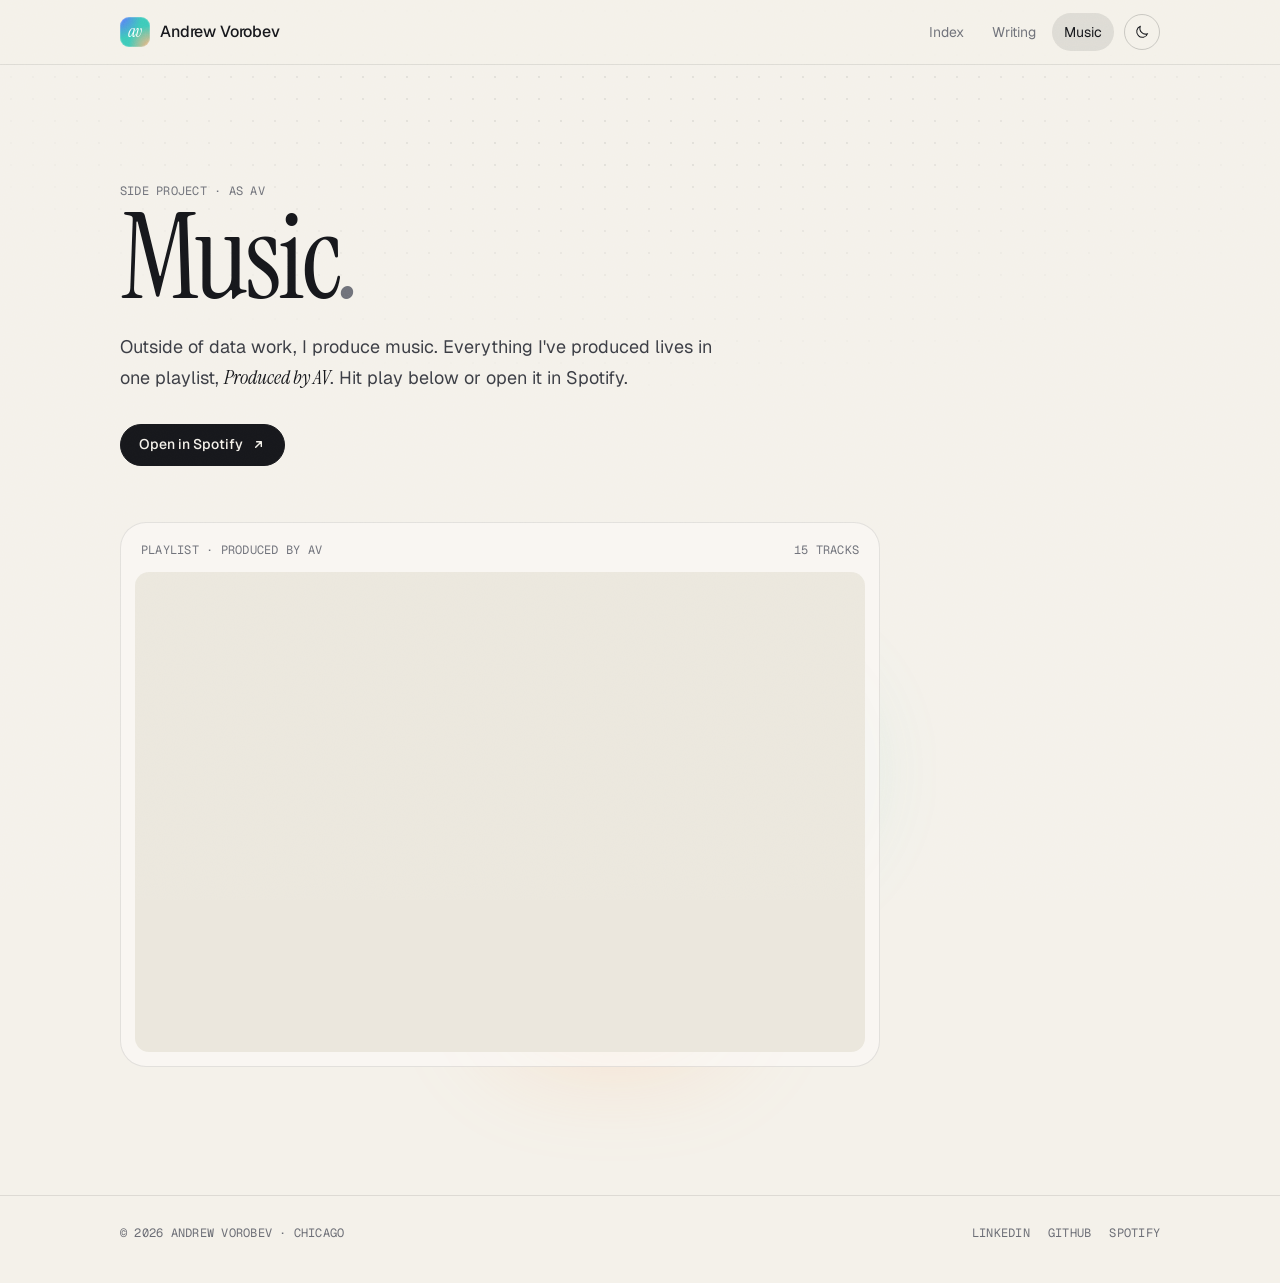
==== music/index.html @ 7825c946 "Add Music page with Spotify playlist, nav link, and cache-busted assets Co-Authored-By: Claude Opus " ====
<!doctype html>
<html lang="en">
  <head>
    <meta charset="utf-8" />
    <meta name="viewport" content="width=device-width, initial-scale=1" />
    <title>Music | Andrew Vorobev</title>
    <meta name="description" content="Songs produced by Andrew Vorobev, as AV." />
    <meta property="og:title" content="Produced by AV" />
    <meta property="og:description" content="Songs produced by Andrew Vorobev, as AV." />
    <meta property="og:url" content="https://avorobev.com/music/" />
    <link rel="canonical" href="https://avorobev.com/music/" />
    <link rel="icon" href="/favicon.svg" type="image/svg+xml" />
    <meta name="theme-color" content="#f4f1ea" media="(prefers-color-scheme: light)" />
    <meta name="theme-color" content="#0b0c0f" media="(prefers-color-scheme: dark)" />
    <script>
      document.documentElement.classList.add("js");
      try {
        var t = localStorage.getItem("theme");
        if (t === "light" || t === "dark") document.documentElement.setAttribute("data-theme", t);
      } catch (e) {}
    </script>
    <link rel="preconnect" href="https://fonts.googleapis.com" />
    <link rel="preconnect" href="https://fonts.gstatic.com" crossorigin />
    <link
      rel="stylesheet"
      href="https://fonts.googleapis.com/css2?family=Geist:wght@300..700&family=Geist+Mono:wght@400;500&family=Instrument+Serif:ital@0;1&display=swap"
    />
    <link rel="stylesheet" href="/assets/css/site.css?v=202610201637" />
  </head>
  <body>
    <a class="skip" href="#main">Skip to content</a>

    <header class="site-header">
      <div class="wrap">
        <a class="brand" href="/" aria-label="Andrew Vorobev, home">
          <span class="brand-mark" aria-hidden="true">av</span>
          <span class="brand-name">Andrew Vorobev</span>
        </a>
        <nav class="nav" aria-label="Primary">
          <a href="/">Index</a>
          <a href="/writing/">Writing</a>
          <a href="/music/" aria-current="page">Music</a>
          <button class="theme-toggle" type="button" aria-label="Toggle color theme">
            <svg class="moon" viewBox="0 0 24 24" fill="none" stroke="currentColor" stroke-width="1.6" stroke-linecap="round" stroke-linejoin="round"><path d="M20.5 14.5A8.5 8.5 0 0 1 9.5 3.5a8.5 8.5 0 1 0 11 11Z" /></svg>
            <svg class="sun" viewBox="0 0 24 24" fill="none" stroke="currentColor" stroke-width="1.6" stroke-linecap="round"><circle cx="12" cy="12" r="4" /><path d="M12 2v2M12 20v2M4.9 4.9l1.4 1.4M17.7 17.7l1.4 1.4M2 12h2M20 12h2M4.9 19.1l1.4-1.4M17.7 6.3l1.4-1.4" /></svg>
          </button>
        </nav>
      </div>
    </header>

    <main id="main" class="wrap">
      <section class="page-head reveal">
        <span class="mono">Side project · as AV</span>
        <h1>Music<em>.</em></h1>
        <p>
          Outside of data work, I produce music. Everything I've produced lives in one playlist,
          <em>Produced by AV</em>. Hit play below or open it in Spotify.
        </p>
        <div class="links">
          <a class="btn btn-primary" href="https://open.spotify.com/playlist/3fFQsMJOLqlDgXYkNLs4aQ" target="_blank" rel="noopener">
            Open in Spotify
            <svg viewBox="0 0 16 16" fill="none" stroke="currentColor" stroke-width="1.5" stroke-linecap="round" stroke-linejoin="round" aria-hidden="true"><path d="M5 11 11 5M6 5h5v5" /></svg>
          </a>
        </div>
      </section>

      <section class="player reveal" aria-label="Produced by AV on Spotify">
        <div class="orb" aria-hidden="true"></div>
        <div class="player-head">
          <span class="mono">Playlist · Produced by AV</span>
          <span class="mono">15 tracks</span>
        </div>
        <iframe
          class="player-embed"
          title="Spotify playlist: Produced by AV"
          src="https://open.spotify.com/embed/playlist/3fFQsMJOLqlDgXYkNLs4aQ?utm_source=generator"
          width="100%"
          height="480"
          frameborder="0"
          allow="autoplay; clipboard-write; encrypted-media; fullscreen; picture-in-picture"
          loading="lazy"
        ></iframe>
      </section>
    </main>

    <footer class="site-footer">
      <div class="wrap mono">
        <span>© <span data-year>2026</span> Andrew Vorobev · Chicago</span>
        <nav aria-label="Footer">
          <a href="https://www.linkedin.com/in/andrew-vorobev/" target="_blank" rel="noopener">LinkedIn</a>
          <a href="https://github.com/avorobevv" target="_blank" rel="noopener">GitHub</a>
          <a href="https://open.spotify.com/playlist/3fFQsMJOLqlDgXYkNLs4aQ" target="_blank" rel="noopener">Spotify</a>
        </nav>
      </div>
    </footer>

    <script src="/assets/js/main.js?v=202610201637"></script>
  </body>
</html>
---- assets/css/site.css ----
/* ==========================================================================
   avorobev.com: design tokens
   ========================================================================== */

:root {
  --bg: #f4f1ea;
  --bg-2: #ebe7dd;
  --surface: #fbf9f5;
  --ink: #16171b;
  --ink-2: #3a3c43;
  --muted: #6d6f77;
  --line: rgba(22, 23, 27, 0.1);
  --line-strong: rgba(22, 23, 27, 0.2);
  --accent: #2b44e0;
  --accent-2: #0e9384;
  --accent-3: #e07a3c;
  --orb-a: #5b74ff;
  --orb-b: #3cc9b8;
  --orb-c: #ffb37a;
  --dot: rgba(22, 23, 27, 0.08);
  --header-bg: rgba(244, 241, 234, 0.78);
  --grain-opacity: 0.35;

  --serif: "Instrument Serif", "Iowan Old Style", Georgia, serif;
  --sans: "Geist", ui-sans-serif, system-ui, -apple-system, "Segoe UI", sans-serif;
  --mono: "Geist Mono", ui-monospace, "SF Mono", Menlo, monospace;

  --max: 1120px;
  --gutter: clamp(16px, 4vw, 40px);
  --radius: 18px;
  --ease: cubic-bezier(0.2, 0.7, 0.1, 1);

  color-scheme: light;
}

@media (prefers-color-scheme: dark) {
  :root:not([data-theme="light"]) {
    --bg: #0b0c0f;
    --bg-2: #111217;
    --surface: #14151b;
    --ink: #edebe5;
    --ink-2: #c6c4be;
    --muted: #8a8c94;
    --line: rgba(237, 235, 229, 0.09);
    --line-strong: rgba(237, 235, 229, 0.18);
    --accent: #8c9bff;
    --accent-2: #4fd6c4;
    --accent-3: #ffa66b;
    --orb-a: #3a4fe0;
    --orb-b: #12998b;
    --orb-c: #c9652f;
    --dot: rgba(237, 235, 229, 0.06);
    --header-bg: rgba(11, 12, 15, 0.72);
    --grain-opacity: 0.18;
    color-scheme: dark;
  }
}

:root[data-theme="dark"] {
  --bg: #0b0c0f;
  --bg-2: #111217;
  --surface: #14151b;
  --ink: #edebe5;
  --ink-2: #c6c4be;
  --muted: #8a8c94;
  --line: rgba(237, 235, 229, 0.09);
  --line-strong: rgba(237, 235, 229, 0.18);
  --accent: #8c9bff;
  --accent-2: #4fd6c4;
  --accent-3: #ffa66b;
  --orb-a: #3a4fe0;
  --orb-b: #12998b;
  --orb-c: #c9652f;
  --dot: rgba(237, 235, 229, 0.06);
  --header-bg: rgba(11, 12, 15, 0.72);
  --grain-opacity: 0.18;
  color-scheme: dark;
}

/* ==========================================================================
   Base
   ========================================================================== */

*,
*::before,
*::after {
  box-sizing: border-box;
}

html {
  -webkit-text-size-adjust: 100%;
  text-size-adjust: 100%;
  scroll-behavior: smooth;
}

body {
  margin: 0;
  min-height: 100vh;
  background-color: var(--bg);
  color: var(--ink);
  font-family: var(--sans);
  font-size: 16px;
  line-height: 1.6;
  -webkit-font-smoothing: antialiased;
  -moz-osx-font-smoothing: grayscale;
  overflow-x: hidden;
  transition: background-color 0.4s var(--ease), color 0.4s var(--ease);
}

/* graph-paper dots, fading out toward the bottom of the viewport */
body::before {
  content: "";
  position: fixed;
  inset: 0;
  z-index: -2;
  background-image: radial-gradient(var(--dot) 1px, transparent 1.2px);
  background-size: 22px 22px;
  -webkit-mask-image: radial-gradient(ellipse 80% 60% at 50% 0%, #000 30%, transparent 75%);
  mask-image: radial-gradient(ellipse 80% 60% at 50% 0%, #000 30%, transparent 75%);
  pointer-events: none;
}

/* film grain */
body::after {
  content: "";
  position: fixed;
  inset: 0;
  z-index: 100;
  pointer-events: none;
  opacity: var(--grain-opacity);
  mix-blend-mode: overlay;
  background-image: url("data:image/svg+xml;utf8,<svg xmlns='http://www.w3.org/2000/svg' width='160' height='160'><filter id='n'><feTurbulence type='fractalNoise' baseFrequency='.9' numOctaves='3' stitchTiles='stitch'/><feColorMatrix values='0 0 0 0 0.5  0 0 0 0 0.5  0 0 0 0 0.5  0 0 0 .55 0'/></filter><rect width='100%' height='100%' filter='url(%23n)'/></svg>");
}

::selection {
  background: var(--accent);
  color: var(--bg);
}

a {
  color: inherit;
  text-decoration: none;
}

img {
  display: block;
  max-width: 100%;
}

:focus-visible {
  outline: 2px solid var(--accent);
  outline-offset: 3px;
  border-radius: 4px;
}

.wrap {
  width: 100%;
  max-width: var(--max);
  margin: 0 auto;
  padding: 0 var(--gutter);
}

.mono {
  font-family: var(--mono);
  font-size: 12px;
  letter-spacing: 0.02em;
  text-transform: uppercase;
  color: var(--muted);
}

.skip {
  position: absolute;
  left: -999px;
  top: 8px;
}
.skip:focus {
  left: 8px;
  z-index: 200;
  background: var(--ink);
  color: var(--bg);
  padding: 8px 12px;
  border-radius: 8px;
}

/* ==========================================================================
   Header
   ========================================================================== */

.site-header {
  position: sticky;
  top: 0;
  z-index: 50;
  background: var(--header-bg);
  -webkit-backdrop-filter: saturate(140%) blur(14px);
  backdrop-filter: saturate(140%) blur(14px);
  border-bottom: 1px solid var(--line);
}

.site-header .wrap {
  display: flex;
  align-items: center;
  justify-content: space-between;
  height: 64px;
  gap: 16px;
}

.brand {
  display: inline-flex;
  align-items: center;
  gap: 10px;
  font-weight: 500;
  letter-spacing: -0.01em;
  white-space: nowrap;
}

.brand-mark {
  display: grid;
  place-items: center;
  width: 30px;
  height: 30px;
  border-radius: 9px;
  font-family: var(--serif);
  font-style: italic;
  font-size: 17px;
  color: #fff;
  background:
    radial-gradient(120% 120% at 0% 0%, var(--orb-a) 0%, transparent 60%),
    radial-gradient(120% 120% at 100% 100%, var(--orb-c) 0%, transparent 60%),
    var(--orb-b);
  box-shadow: inset 0 0 0 1px rgba(255, 255, 255, 0.18);
}

.nav {
  display: flex;
  align-items: center;
  gap: 4px;
}

.nav a {
  position: relative;
  padding: 8px 12px;
  border-radius: 999px;
  font-size: 14px;
  color: var(--muted);
  transition: color 0.2s var(--ease), background-color 0.2s var(--ease);
}

.nav a:hover {
  color: var(--ink);
}

.nav a[aria-current="page"] {
  color: var(--ink);
  background: var(--line);
}

.theme-toggle {
  display: grid;
  place-items: center;
  width: 36px;
  height: 36px;
  margin-left: 6px;
  border: 1px solid var(--line-strong);
  border-radius: 999px;
  background: transparent;
  color: var(--ink);
  cursor: pointer;
  transition: border-color 0.2s var(--ease), transform 0.3s var(--ease);
}

.theme-toggle:hover {
  border-color: var(--ink);
}

.theme-toggle:active {
  transform: scale(0.94);
}

.theme-toggle svg {
  width: 16px;
  height: 16px;
}

.theme-toggle .sun {
  display: none;
}
.theme-toggle .moon {
  display: block;
}
:root[data-theme="dark"] .theme-toggle .sun {
  display: block;
}
:root[data-theme="dark"] .theme-toggle .moon {
  display: none;
}
@media (prefers-color-scheme: dark) {
  :root:not([data-theme="light"]) .theme-toggle .sun {
    display: block;
  }
  :root:not([data-theme="light"]) .theme-toggle .moon {
    display: none;
  }
}

/* ==========================================================================
   Hero
   ========================================================================== */

.hero {
  padding: clamp(48px, 9vw, 112px) 0 clamp(56px, 8vw, 96px);
}

.hero-grid {
  display: grid;
  grid-template-columns: minmax(0, 7fr) minmax(0, 5fr);
  gap: clamp(32px, 6vw, 80px);
  align-items: center;
}

.eyebrow {
  display: inline-flex;
  align-items: center;
  gap: 10px;
  margin-bottom: 28px;
}

.pulse {
  position: relative;
  width: 8px;
  height: 8px;
  border-radius: 50%;
  background: var(--accent-2);
}

.pulse::after {
  content: "";
  position: absolute;
  inset: -4px;
  border-radius: 50%;
  border: 1px solid var(--accent-2);
  animation: pulse 2.4s var(--ease) infinite;
}

@keyframes pulse {
  0% {
    transform: scale(0.6);
    opacity: 0.9;
  }
  100% {
    transform: scale(1.8);
    opacity: 0;
  }
}

.hero h1 {
  margin: 0;
  font-family: var(--serif);
  font-weight: 400;
  font-size: clamp(56px, 9vw, 112px);
  line-height: 0.92;
  letter-spacing: -0.025em;
}

.hero h1 em {
  font-style: italic;
  color: var(--muted);
}

.lede {
  margin: 28px 0 0;
  max-width: 34ch;
  font-family: var(--serif);
  font-size: clamp(24px, 2.6vw, 30px);
  line-height: 1.22;
  letter-spacing: -0.005em;
  color: var(--ink-2);
}

.bio {
  margin: 22px 0 0;
  max-width: 58ch;
  font-size: 16.5px;
  color: var(--ink-2);
}

.bio p {
  margin: 0 0 14px;
}

.links {
  display: flex;
  flex-wrap: wrap;
  gap: 10px;
  margin-top: 30px;
}

.btn {
  display: inline-flex;
  align-items: center;
  gap: 8px;
  height: 42px;
  padding: 0 18px;
  border-radius: 999px;
  border: 1px solid var(--line-strong);
  font-size: 14px;
  font-weight: 500;
  transition: background-color 0.25s var(--ease), color 0.25s var(--ease), border-color 0.25s var(--ease),
    transform 0.25s var(--ease);
}

.btn svg {
  width: 15px;
  height: 15px;
  transition: transform 0.25s var(--ease);
}

.btn:hover {
  border-color: var(--ink);
}

.btn:hover svg {
  transform: translate(2px, -2px);
}

.btn-primary {
  background: var(--ink);
  border-color: var(--ink);
  color: var(--bg);
}

.btn-primary:hover {
  background: var(--accent);
  border-color: var(--accent);
  color: #fff;
}

/* pipeline motif */
.pipeline {
  margin-top: 44px;
  max-width: 560px;
}

.pipeline svg {
  width: 100%;
  height: 28px;
  overflow: visible;
}

.pipeline .track {
  stroke: var(--line-strong);
  stroke-width: 1;
}

.pipeline .flow {
  stroke: url(#flowGradient);
  stroke-width: 1.5;
  stroke-dasharray: 3 7;
  animation: flow 1.6s linear infinite;
}

.pipeline .node {
  fill: var(--bg);
  stroke: var(--ink);
  stroke-width: 1;
}

.pipeline .node.done {
  fill: var(--ink);
}

@keyframes flow {
  to {
    stroke-dashoffset: -20;
  }
}

.pipeline-labels {
  display: grid;
  grid-template-columns: repeat(4, 1fr);
  margin-top: 8px;
}

.pipeline-labels span:nth-child(2) {
  text-align: center;
  transform: translateX(-16%);
}
.pipeline-labels span:nth-child(3) {
  text-align: center;
  transform: translateX(16%);
}
.pipeline-labels span:last-child {
  text-align: right;
}

/* portrait */
.portrait {
  position: relative;
  justify-self: end;
  width: 100%;
  max-width: 400px;
}

.orb {
  position: absolute;
  inset: -14% -12% -10%;
  z-index: -1;
  background:
    radial-gradient(38% 38% at 28% 30%, var(--orb-a), transparent 70%),
    radial-gradient(40% 40% at 74% 38%, var(--orb-b), transparent 70%),
    radial-gradient(46% 42% at 50% 78%, var(--orb-c), transparent 72%);
  filter: blur(42px);
  opacity: 0.55;
  animation: drift 18s ease-in-out infinite alternate;
}

@keyframes drift {
  0% {
    transform: rotate(0deg) scale(1);
  }
  100% {
    transform: rotate(25deg) scale(1.06);
  }
}

.frame {
  position: relative;
  aspect-ratio: 4 / 5;
  border-radius: 24px;
  overflow: hidden;
  background:
    radial-gradient(90% 70% at 15% 10%, var(--orb-a) 0%, transparent 60%),
    radial-gradient(80% 70% at 90% 95%, var(--orb-c) 0%, transparent 60%),
    linear-gradient(160deg, var(--orb-b), var(--orb-a));
  box-shadow:
    0 1px 0 rgba(255, 255, 255, 0.25) inset,
    0 30px 60px -30px rgba(10, 12, 30, 0.45);
}

.frame .monogram {
  position: absolute;
  inset: 0;
  display: grid;
  place-items: center;
  font-family: var(--serif);
  font-style: italic;
  font-size: clamp(120px, 16vw, 180px);
  line-height: 1;
  color: rgba(255, 255, 255, 0.92);
  letter-spacing: -0.04em;
  text-shadow: 0 10px 40px rgba(0, 0, 0, 0.15);
}

.frame img {
  position: absolute;
  inset: 0;
  width: 100%;
  height: 100%;
  object-fit: cover;
  object-position: 50% 12%;
}

.caption {
  display: flex;
  justify-content: space-between;
  margin-top: 14px;
}

/* ==========================================================================
   Sections
   ========================================================================== */

.section {
  padding: clamp(56px, 8vw, 104px) 0;
  border-top: 1px solid var(--line);
}

.section-head {
  display: flex;
  align-items: flex-end;
  justify-content: space-between;
  gap: 24px;
  margin-bottom: clamp(32px, 5vw, 56px);
}

.section-head h2 {
  margin: 0;
  font-family: var(--serif);
  font-weight: 400;
  font-size: clamp(40px, 6vw, 72px);
  line-height: 0.95;
  letter-spacing: -0.02em;
}

.section-head h2 em {
  color: var(--muted);
}

.section-head p {
  margin: 12px 0 0;
  max-width: 48ch;
  color: var(--muted);
}

/* "Currently": three shelves */
.shelves {
  display: grid;
  grid-template-columns: repeat(3, minmax(0, 1fr));
  gap: clamp(20px, 3vw, 32px);
}

.shelf {
  position: relative;
  padding: 22px 22px 8px;
  border: 1px solid var(--line);
  border-radius: var(--radius);
  background: color-mix(in srgb, var(--surface) 72%, transparent);
  transition: border-color 0.3s var(--ease), transform 0.4s var(--ease);
}

.shelf:hover {
  border-color: var(--line-strong);
}

.shelf-head {
  display: flex;
  align-items: center;
  justify-content: space-between;
  padding-bottom: 16px;
  border-bottom: 1px solid var(--line);
}

.shelf-title {
  display: flex;
  align-items: center;
  gap: 10px;
  margin: 0;
  font-size: 15px;
  font-weight: 500;
  letter-spacing: -0.01em;
}

.shelf-title .swatch {
  width: 10px;
  height: 10px;
  border-radius: 3px;
}

.shelf[data-kind="listening"] .swatch {
  background: var(--accent);
}
.shelf[data-kind="watching"] .swatch {
  background: var(--accent-3);
}
.shelf[data-kind="reading"] .swatch {
  background: var(--accent-2);
}

.shelf ol {
  list-style: none;
  margin: 0;
  padding: 0;
}

.item {
  padding: 18px 0;
  border-bottom: 1px solid var(--line);
}

.item:last-child {
  border-bottom: 0;
}

.item.has-thumb {
  display: grid;
  grid-template-columns: 60px minmax(0, 1fr);
  gap: 16px;
  align-items: start;
}

.item-thumb {
  position: relative;
  display: block;
  width: 60px;
  aspect-ratio: 2 / 3;
  margin-top: 4px;
  border-radius: 6px;
  overflow: hidden;
  background: var(--line);
  box-shadow:
    0 0 0 1px var(--line),
    0 8px 18px -10px rgba(10, 12, 30, 0.45);
  transition: transform 0.35s var(--ease), box-shadow 0.35s var(--ease);
}

.shelf[data-kind="listening"] .item-thumb {
  aspect-ratio: 1;
  border-radius: 10px;
}

.item-thumb img {
  width: 100%;
  height: 100%;
  object-fit: cover;
}

.item:hover .item-thumb {
  transform: translateY(-2px) rotate(-1.5deg);
  box-shadow:
    0 0 0 1px var(--line-strong),
    0 14px 24px -12px rgba(10, 12, 30, 0.5);
}

.item-thumb.is-missing {
  background:
    radial-gradient(90% 70% at 15% 10%, var(--orb-a) 0%, transparent 60%),
    linear-gradient(160deg, var(--orb-b), var(--orb-c));
  opacity: 0.6;
}

.item-kicker {
  display: block;
  margin-bottom: 4px;
  font-size: 11px;
}

.item-top {
  display: flex;
  align-items: baseline;
  justify-content: space-between;
  gap: 12px;
}

.item-title {
  margin: 0;
  font-family: var(--serif);
  font-size: 23px;
  font-weight: 400;
  line-height: 1.15;
  letter-spacing: -0.005em;
}

.item-title a {
  background-image: linear-gradient(currentColor, currentColor);
  background-size: 0% 1px;
  background-position: 0 100%;
  background-repeat: no-repeat;
  transition: background-size 0.35s var(--ease);
}

.item-title a:hover {
  background-size: 100% 1px;
}

.item-by {
  margin: 4px 0 0;
  font-size: 13.5px;
  color: var(--muted);
}

.item-note {
  margin: 10px 0 0;
  font-size: 14.5px;
  line-height: 1.55;
  color: var(--ink-2);
}

.progress {
  display: flex;
  align-items: center;
  gap: 10px;
  margin-top: 12px;
}

.progress-track {
  flex: 1;
  height: 3px;
  border-radius: 3px;
  background: var(--line);
  overflow: hidden;
}

.progress-fill {
  height: 100%;
  border-radius: 3px;
  background: linear-gradient(90deg, var(--accent-2), var(--accent));
  transform-origin: left;
}

/* ==========================================================================
   Writing index
   ========================================================================== */

.page-head {
  padding: clamp(56px, 9vw, 112px) 0 clamp(32px, 5vw, 56px);
}

.page-head h1 {
  margin: 0;
  font-family: var(--serif);
  font-weight: 400;
  font-size: clamp(56px, 10vw, 120px);
  line-height: 0.9;
  letter-spacing: -0.03em;
}

.page-head h1 em {
  color: var(--muted);
}

.page-head p {
  margin: 22px 0 0;
  max-width: 52ch;
  font-size: 18px;
  color: var(--ink-2);
}

.posts {
  list-style: none;
  margin: 0 0 clamp(64px, 10vw, 128px);
  padding: 0;
  border-top: 1px solid var(--line-strong);
}

.post-row a {
  display: grid;
  grid-template-columns: 160px minmax(0, 1fr) auto;
  gap: 24px;
  align-items: baseline;
  padding: 28px 0;
  border-bottom: 1px solid var(--line);
  transition: padding 0.35s var(--ease);
}

.post-row h2 {
  margin: 0;
  font-family: var(--serif);
  font-weight: 400;
  font-size: clamp(26px, 3.4vw, 36px);
  line-height: 1.1;
  letter-spacing: -0.01em;
}

.post-row p {
  margin: 8px 0 0;
  max-width: 62ch;
  color: var(--muted);
}

.post-row .arrow {
  width: 18px;
  height: 18px;
  color: var(--muted);
  transition: transform 0.35s var(--ease), color 0.35s var(--ease);
}

.post-row a:hover .arrow {
  transform: translate(3px, -3px);
  color: var(--accent);
}

.post-row a:hover h2 {
  color: var(--accent);
}

.tags {
  display: flex;
  flex-wrap: wrap;
  gap: 6px;
  margin-top: 14px;
}

.tag {
  padding: 3px 9px;
  border: 1px solid var(--line-strong);
  border-radius: 999px;
  font-family: var(--mono);
  font-size: 11px;
  letter-spacing: 0.02em;
  text-transform: uppercase;
  color: var(--muted);
}

/* ==========================================================================
   Music
   ========================================================================== */

.page-head p em {
  font-family: var(--serif);
  font-size: 1.12em;
  color: var(--ink);
}

.player {
  position: relative;
  max-width: 760px;
  margin: 0 0 clamp(64px, 10vw, 128px);
  padding: 14px;
  border: 1px solid var(--line);
  border-radius: 26px;
  background: color-mix(in srgb, var(--surface) 72%, transparent);
}

.player .orb {
  inset: 10% 0 -4% 30%;
  opacity: 0.35;
}

.player-head {
  display: flex;
  justify-content: space-between;
  padding: 4px 6px 12px;
}

.player-embed {
  display: block;
  width: 100%;
  border: 0;
  border-radius: 14px;
  background: var(--bg-2);
}

/* ==========================================================================
   Article
   ========================================================================== */

.article {
  max-width: 700px;
  margin: 0 auto;
  padding: clamp(48px, 8vw, 96px) 0 clamp(64px, 10vw, 128px);
}

.back {
  display: flex;
  width: fit-content;
  align-items: center;
  gap: 8px;
  margin-bottom: 40px;
  transition: color 0.2s var(--ease);
}

.back:hover {
  color: var(--ink);
}

.article h1 {
  margin: 14px 0 0;
  font-family: var(--serif);
  font-weight: 400;
  font-size: clamp(44px, 7vw, 76px);
  line-height: 0.98;
  letter-spacing: -0.025em;
}

.article .standfirst {
  margin: 22px 0 0;
  font-family: var(--serif);
  font-size: clamp(22px, 2.6vw, 27px);
  line-height: 1.3;
  color: var(--ink-2);
}

.prose {
  margin-top: 48px;
  padding-top: 40px;
  border-top: 1px solid var(--line);
  font-size: 18px;
  line-height: 1.75;
  color: var(--ink-2);
}

.prose h2 {
  margin: 2.2em 0 0.4em;
  font-family: var(--serif);
  font-weight: 400;
  font-size: 32px;
  line-height: 1.15;
  color: var(--ink);
}

.prose p {
  margin: 0 0 1.2em;
}

.prose a {
  color: var(--ink);
  text-decoration: underline;
  text-decoration-color: var(--accent);
  text-underline-offset: 3px;
  text-decoration-thickness: 1px;
}

.prose ul {
  padding-left: 1.2em;
}

.prose li {
  margin-bottom: 0.4em;
}

.prose li::marker {
  color: var(--accent);
}

.prose blockquote {
  margin: 1.8em 0;
  padding-left: 22px;
  border-left: 2px solid var(--accent);
  font-family: var(--serif);
  font-size: 24px;
  line-height: 1.35;
  color: var(--ink);
}

.prose code {
  padding: 2px 6px;
  border-radius: 6px;
  background: var(--line);
  font-family: var(--mono);
  font-size: 0.85em;
}

/* ==========================================================================
   Footer
   ========================================================================== */

.site-footer {
  border-top: 1px solid var(--line);
  padding: 28px 0 40px;
}

.site-footer .wrap {
  display: flex;
  flex-wrap: wrap;
  align-items: center;
  justify-content: space-between;
  gap: 12px;
}

.site-footer nav {
  display: flex;
  gap: 18px;
}

.site-footer a:hover {
  color: var(--ink);
}

/* ==========================================================================
   Motion
   ========================================================================== */

.js .reveal {
  opacity: 0;
  transform: translateY(14px);
  transition: opacity 0.8s var(--ease), transform 0.8s var(--ease);
}

.js .reveal.in {
  opacity: 1;
  transform: none;
}

@media (prefers-reduced-motion: reduce) {
  *,
  *::before,
  *::after {
    animation: none !important;
    transition: none !important;
    scroll-behavior: auto !important;
  }
  .reveal {
    opacity: 1;
    transform: none;
  }
}

/* ==========================================================================
   Responsive
   ========================================================================== */

@media (max-width: 960px) {
  .shelves {
    grid-template-columns: 1fr;
  }
}

@media (max-width: 860px) {
  .hero-grid {
    grid-template-columns: 1fr;
  }
  .portrait {
    justify-self: start;
    max-width: 168px;
    order: -1;
  }
  .portrait .frame {
    aspect-ratio: 1;
    border-radius: 20px;
  }
  .portrait .monogram {
    font-size: 88px;
  }
  .portrait .caption {
    display: none;
  }
  .hero-grid {
    gap: 28px;
  }
  .section-head {
    flex-direction: column;
    align-items: flex-start;
  }
}

@media (max-width: 640px) {
  .brand-name {
    display: none;
  }
  .post-row a {
    grid-template-columns: 1fr;
    gap: 8px;
  }
  .post-row .arrow {
    display: none;
  }
  .pipeline-labels span {
    font-size: 10px;
  }
}
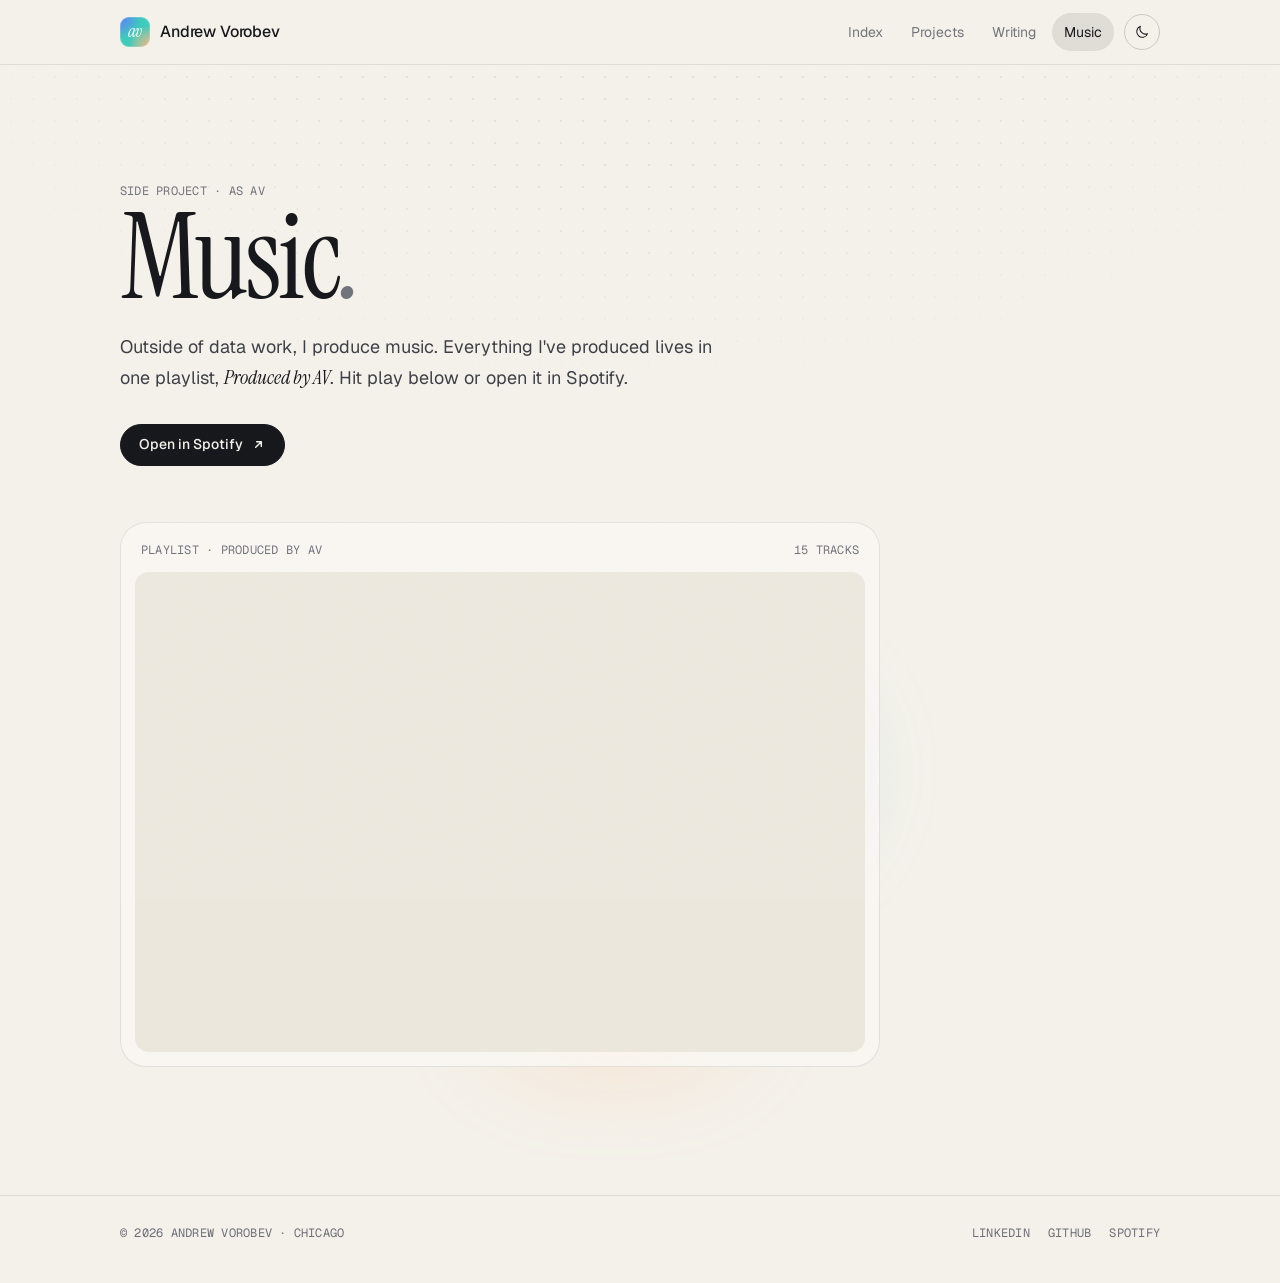
==== commit 670886b9: "Add Projects page and nav link; drop Writing button from hero Co-Authored-By: Claude Opus 5.5 <norep" ====
--- a/music/index.html
+++ b/music/index.html
@@ -25,7 +25,7 @@
       rel="stylesheet"
       href="https://fonts.googleapis.com/css2?family=Geist:wght@300..700&family=Geist+Mono:wght@400;500&family=Instrument+Serif:ital@0;1&display=swap"
     />
-    <link rel="stylesheet" href="/assets/css/site.css?v=202610201637" />
+    <link rel="stylesheet" href="/assets/css/site.css?v=202610201652" />
   </head>
   <body>
     <a class="skip" href="#main">Skip to content</a>
@@ -38,6 +38,7 @@
         </a>
         <nav class="nav" aria-label="Primary">
           <a href="/">Index</a>
+          <a href="/projects/">Projects</a>
           <a href="/writing/">Writing</a>
           <a href="/music/" aria-current="page">Music</a>
           <button class="theme-toggle" type="button" aria-label="Toggle color theme">
@@ -94,6 +95,6 @@
       </div>
     </footer>
 
-    <script src="/assets/js/main.js?v=202610201637"></script>
+    <script src="/assets/js/main.js?v=202610201652"></script>
   </body>
 </html>
--- a/assets/css/site.css
+++ b/assets/css/site.css
@@ -881,6 +881,121 @@
 }
 
 /* ==========================================================================
+   Projects
+   ========================================================================== */
+
+.projects {
+  list-style: none;
+  margin: 0 0 clamp(64px, 10vw, 128px);
+  padding: 0;
+  border-top: 1px solid var(--line-strong);
+}
+
+.project {
+  display: grid;
+  grid-template-columns: minmax(0, 6fr) minmax(0, 5fr);
+  gap: clamp(28px, 5vw, 64px);
+  align-items: start;
+  padding: clamp(36px, 5vw, 56px) 0;
+  border-bottom: 1px solid var(--line);
+}
+
+.project-media {
+  display: block;
+  aspect-ratio: 16 / 9;
+  padding: 18px;
+  border-radius: var(--radius);
+  background: #010816;
+  overflow: hidden;
+  box-shadow:
+    0 0 0 1px var(--line),
+    0 30px 60px -36px rgba(10, 12, 30, 0.55);
+  transition: transform 0.5s var(--ease), box-shadow 0.5s var(--ease);
+}
+
+.project-media img {
+  width: 100%;
+  height: 100%;
+  object-fit: contain;
+}
+
+.project:hover .project-media {
+  transform: translateY(-3px);
+  box-shadow:
+    0 0 0 1px var(--line-strong),
+    0 40px 70px -36px rgba(10, 12, 30, 0.6);
+}
+
+.project-meta {
+  display: flex;
+  justify-content: space-between;
+  padding-bottom: 14px;
+  border-bottom: 1px solid var(--line);
+}
+
+.project h2 {
+  margin: 18px 0 0;
+  font-family: var(--serif);
+  font-weight: 400;
+  font-size: clamp(38px, 5vw, 56px);
+  line-height: 1;
+  letter-spacing: -0.02em;
+}
+
+.project h2 a {
+  transition: color 0.25s var(--ease);
+}
+
+.project h2 a:hover {
+  color: var(--accent);
+}
+
+.project-lede {
+  margin: 10px 0 0;
+  font-family: var(--serif);
+  font-size: 22px;
+  line-height: 1.3;
+  color: var(--ink-2);
+}
+
+.project-body > p:not(.project-lede) {
+  margin: 16px 0 0;
+  font-size: 15.5px;
+  color: var(--ink-2);
+}
+
+.project-stats {
+  display: grid;
+  grid-template-columns: 1fr 1fr;
+  gap: 16px;
+  margin: 22px 0 0;
+}
+
+.project-stats dt {
+  font-size: 11px;
+}
+
+.project-stats dd {
+  margin: 4px 0 0;
+  font-weight: 500;
+  font-size: 15px;
+}
+
+.project .tags {
+  margin-top: 20px;
+}
+
+.project .btn {
+  margin-top: 24px;
+}
+
+@media (max-width: 860px) {
+  .project {
+    grid-template-columns: 1fr;
+  }
+}
+
+/* ==========================================================================
    Music
    ========================================================================== */
 
@@ -1127,3 +1242,26 @@
     font-size: 10px;
   }
 }
+
+.inline-link {
+  color: var(--ink);
+  text-decoration: underline;
+  text-decoration-color: var(--accent);
+  text-decoration-thickness: 1px;
+  text-underline-offset: 3px;
+  transition: color 0.2s var(--ease);
+}
+
+.inline-link:hover {
+  color: var(--accent);
+}
+
+@media (max-width: 420px) {
+  .nav a {
+    padding: 8px 9px;
+    font-size: 13.5px;
+  }
+  .theme-toggle {
+    margin-left: 2px;
+  }
+}
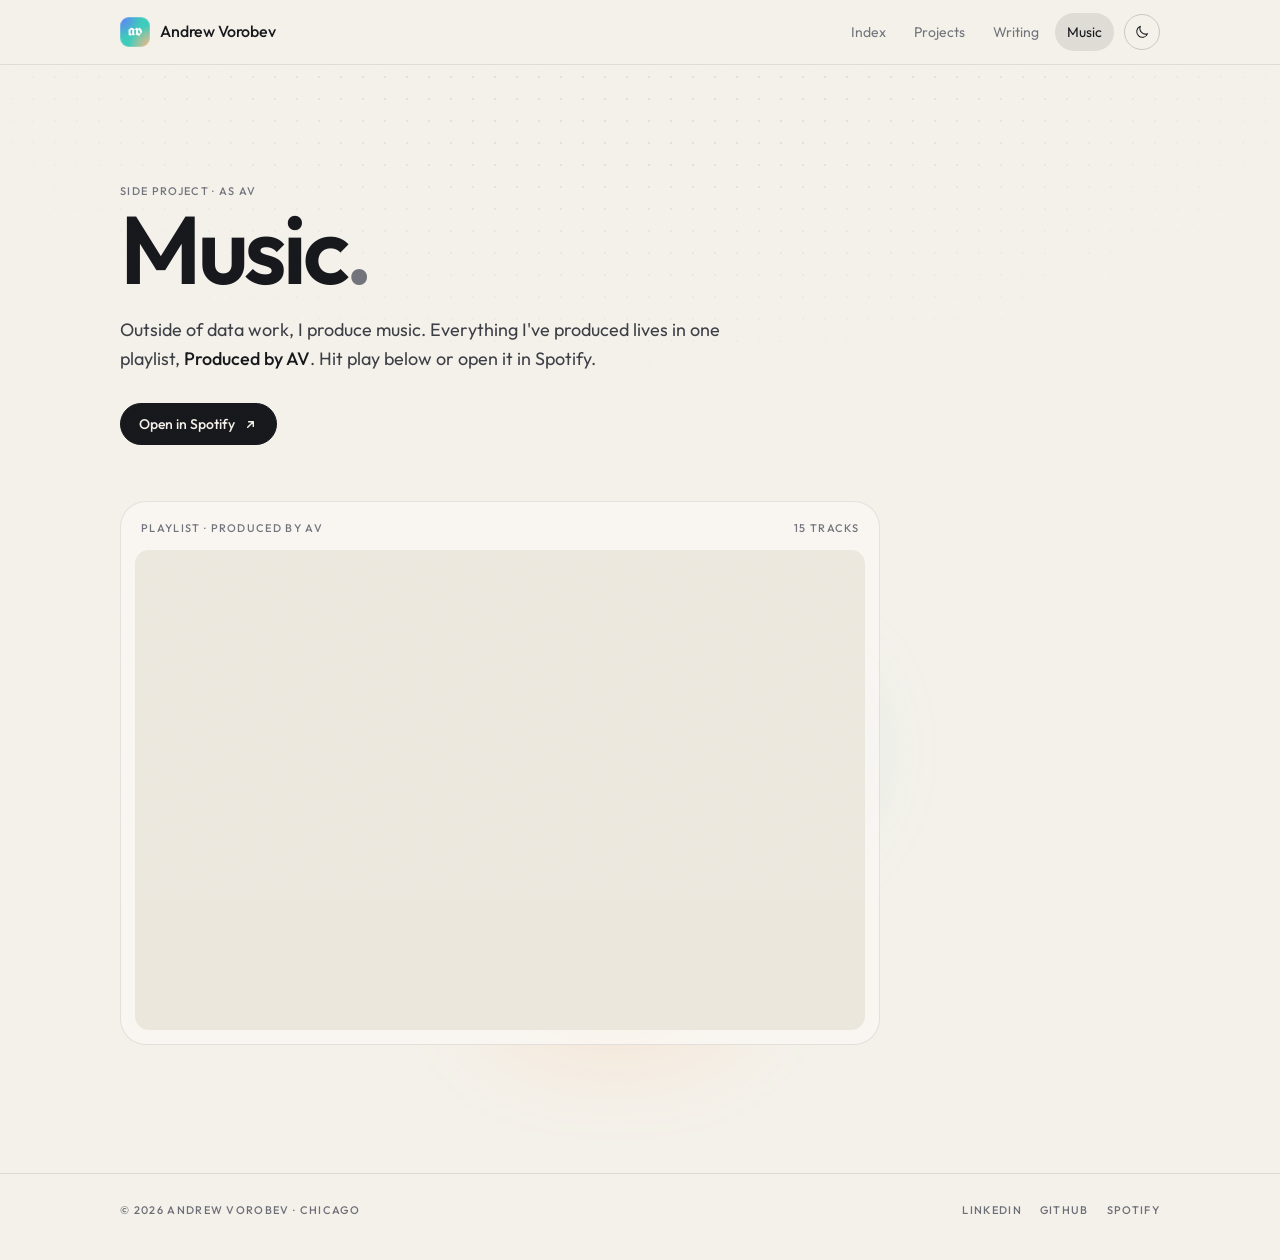
==== commit ac7fe50b: "Switch type to Outfit sans with blackletter name Co-Authored-By: Claude Opus 5.5 <noreply@anthropic." ====
--- a/music/index.html
+++ b/music/index.html
@@ -23,9 +23,9 @@
     <link rel="preconnect" href="https://fonts.gstatic.com" crossorigin />
     <link
       rel="stylesheet"
-      href="https://fonts.googleapis.com/css2?family=Geist:wght@300..700&family=Geist+Mono:wght@400;500&family=Instrument+Serif:ital@0;1&display=swap"
+      href="https://fonts.googleapis.com/css2?family=Outfit:wght@300..700&family=UnifrakturCook:wght@700&display=swap"
     />
-    <link rel="stylesheet" href="/assets/css/site.css?v=202610201652" />
+    <link rel="stylesheet" href="/assets/css/site.css?v=202610201701" />
   </head>
   <body>
     <a class="skip" href="#main">Skip to content</a>
@@ -95,6 +95,6 @@
       </div>
     </footer>
 
-    <script src="/assets/js/main.js?v=202610201652"></script>
+    <script src="/assets/js/main.js?v=202610201701"></script>
   </body>
 </html>
--- a/assets/css/site.css
+++ b/assets/css/site.css
@@ -21,9 +21,10 @@
   --header-bg: rgba(244, 241, 234, 0.78);
   --grain-opacity: 0.35;
 
-  --serif: "Instrument Serif", "Iowan Old Style", Georgia, serif;
-  --sans: "Geist", ui-sans-serif, system-ui, -apple-system, "Segoe UI", sans-serif;
-  --mono: "Geist Mono", ui-monospace, "SF Mono", Menlo, monospace;
+  --sans: "Outfit", ui-sans-serif, system-ui, -apple-system, "Segoe UI", sans-serif;
+  --serif: var(--sans);
+  --mono: var(--sans);
+  --blackletter: "Cloister Black", "UnifrakturCook", "Old English Text MT", serif;
 
   --max: 1120px;
   --gutter: clamp(16px, 4vw, 40px);
@@ -1265,3 +1266,118 @@
     margin-left: 2px;
   }
 }
+
+/* ==========================================================================
+   Type system: geometric sans everywhere, blackletter for the name
+   ========================================================================== */
+
+.mono {
+  font-size: 11px;
+  font-weight: 500;
+  letter-spacing: 0.12em;
+}
+
+.tag {
+  font-size: 10.5px;
+  font-weight: 500;
+  letter-spacing: 0.1em;
+}
+
+h1 em,
+h2 em,
+.page-head p em {
+  font-style: normal;
+}
+
+.brand-mark,
+.frame .monogram {
+  font-family: var(--blackletter);
+  font-style: normal;
+}
+
+.brand-mark {
+  font-size: 16px;
+  padding-bottom: 2px;
+}
+
+.hero h1 {
+  font-family: var(--blackletter);
+  font-weight: 700;
+  font-size: clamp(60px, 8.4vw, 108px);
+  line-height: 0.98;
+  letter-spacing: 0;
+}
+
+.lede {
+  font-size: clamp(21px, 2.1vw, 25px);
+  font-weight: 400;
+  line-height: 1.38;
+  letter-spacing: -0.012em;
+}
+
+.page-head h1 {
+  font-size: clamp(48px, 8vw, 96px);
+  font-weight: 600;
+  line-height: 0.95;
+  letter-spacing: -0.045em;
+}
+
+.section-head h2 {
+  font-size: clamp(34px, 5vw, 60px);
+  font-weight: 600;
+  letter-spacing: -0.04em;
+}
+
+.item-title {
+  font-size: 18px;
+  font-weight: 500;
+  line-height: 1.25;
+  letter-spacing: -0.015em;
+}
+
+.project h2 {
+  font-size: clamp(32px, 4vw, 46px);
+  font-weight: 600;
+  letter-spacing: -0.035em;
+}
+
+.project-lede {
+  font-size: 19px;
+  line-height: 1.4;
+  letter-spacing: -0.01em;
+}
+
+.post-row h2 {
+  font-size: clamp(22px, 2.8vw, 30px);
+  font-weight: 500;
+  letter-spacing: -0.025em;
+}
+
+.article h1 {
+  font-size: clamp(40px, 6vw, 64px);
+  font-weight: 600;
+  letter-spacing: -0.04em;
+}
+
+.article .standfirst {
+  font-size: clamp(19px, 2.2vw, 22px);
+  line-height: 1.45;
+}
+
+.prose h2 {
+  font-size: 26px;
+  font-weight: 600;
+  letter-spacing: -0.025em;
+}
+
+.prose blockquote {
+  font-size: 21px;
+  font-weight: 500;
+  line-height: 1.45;
+  letter-spacing: -0.01em;
+}
+
+.page-head p em {
+  font-size: 1em;
+  font-weight: 500;
+}
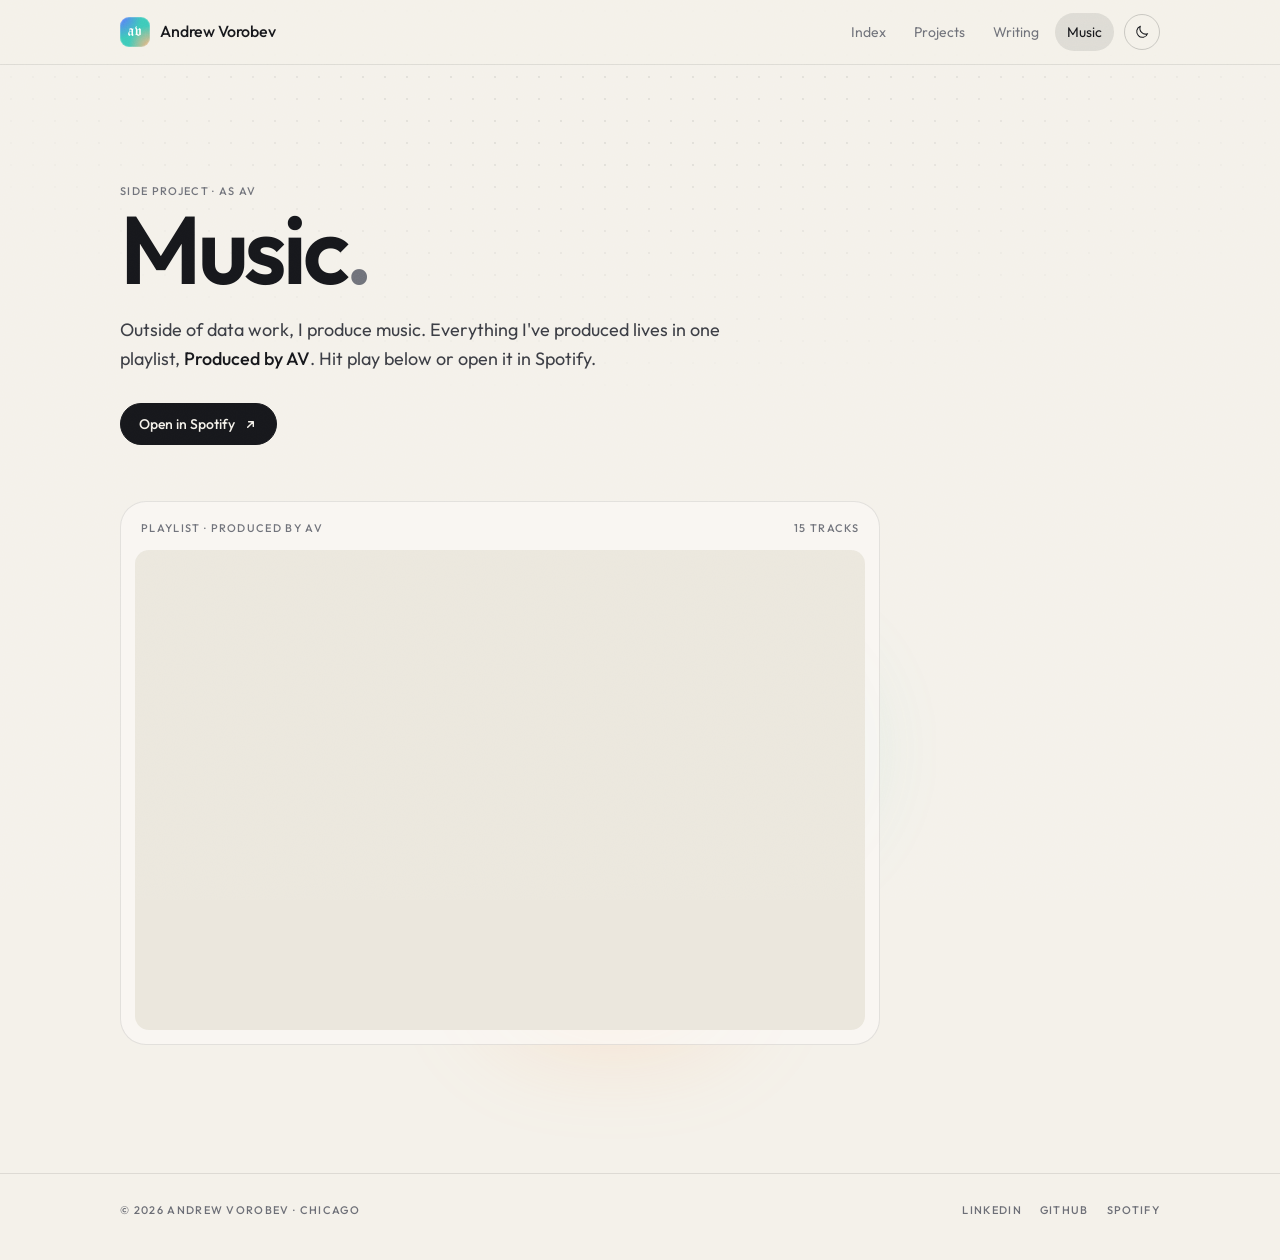
==== commit b9bb29a5: "Use self-hosted Cloister Black for name and monogram Co-Authored-By: Claude Opus 5.5 <noreply@anthro" ====
--- a/music/index.html
+++ b/music/index.html
@@ -19,13 +19,14 @@
         if (t === "light" || t === "dark") document.documentElement.setAttribute("data-theme", t);
       } catch (e) {}
     </script>
+    <link rel="preload" href="/assets/fonts/cloister-black.woff2" as="font" type="font/woff2" crossorigin />
     <link rel="preconnect" href="https://fonts.googleapis.com" />
     <link rel="preconnect" href="https://fonts.gstatic.com" crossorigin />
     <link
       rel="stylesheet"
-      href="https://fonts.googleapis.com/css2?family=Outfit:wght@300..700&family=UnifrakturCook:wght@700&display=swap"
+      href="https://fonts.googleapis.com/css2?family=Outfit:wght@300..700&display=swap"
     />
-    <link rel="stylesheet" href="/assets/css/site.css?v=202610201701" />
+    <link rel="stylesheet" href="/assets/css/site.css?v=202610201704" />
   </head>
   <body>
     <a class="skip" href="#main">Skip to content</a>
@@ -95,6 +96,6 @@
       </div>
     </footer>
 
-    <script src="/assets/js/main.js?v=202610201701"></script>
+    <script src="/assets/js/main.js?v=202610201704"></script>
   </body>
 </html>
--- a/assets/css/site.css
+++ b/assets/css/site.css
@@ -1,6 +1,14 @@
 /* ==========================================================================
    avorobev.com: design tokens
    ========================================================================== */
+
+@font-face {
+  font-family: "Cloister Black";
+  src: url("/assets/fonts/cloister-black.woff2") format("woff2");
+  font-weight: 400;
+  font-style: normal;
+  font-display: swap;
+}
 
 :root {
   --bg: #f4f1ea;
@@ -24,7 +32,7 @@
   --sans: "Outfit", ui-sans-serif, system-ui, -apple-system, "Segoe UI", sans-serif;
   --serif: var(--sans);
   --mono: var(--sans);
-  --blackletter: "Cloister Black", "UnifrakturCook", "Old English Text MT", serif;
+  --blackletter: "Cloister Black", "Old English Text MT", serif;
 
   --max: 1120px;
   --gutter: clamp(16px, 4vw, 40px);
@@ -1293,6 +1301,8 @@
 .frame .monogram {
   font-family: var(--blackletter);
   font-style: normal;
+  font-weight: 400;
+  font-synthesis: none;
 }
 
 .brand-mark {
@@ -1302,7 +1312,8 @@
 
 .hero h1 {
   font-family: var(--blackletter);
-  font-weight: 700;
+  font-weight: 400;
+  font-synthesis: none;
   font-size: clamp(60px, 8.4vw, 108px);
   line-height: 0.98;
   letter-spacing: 0;
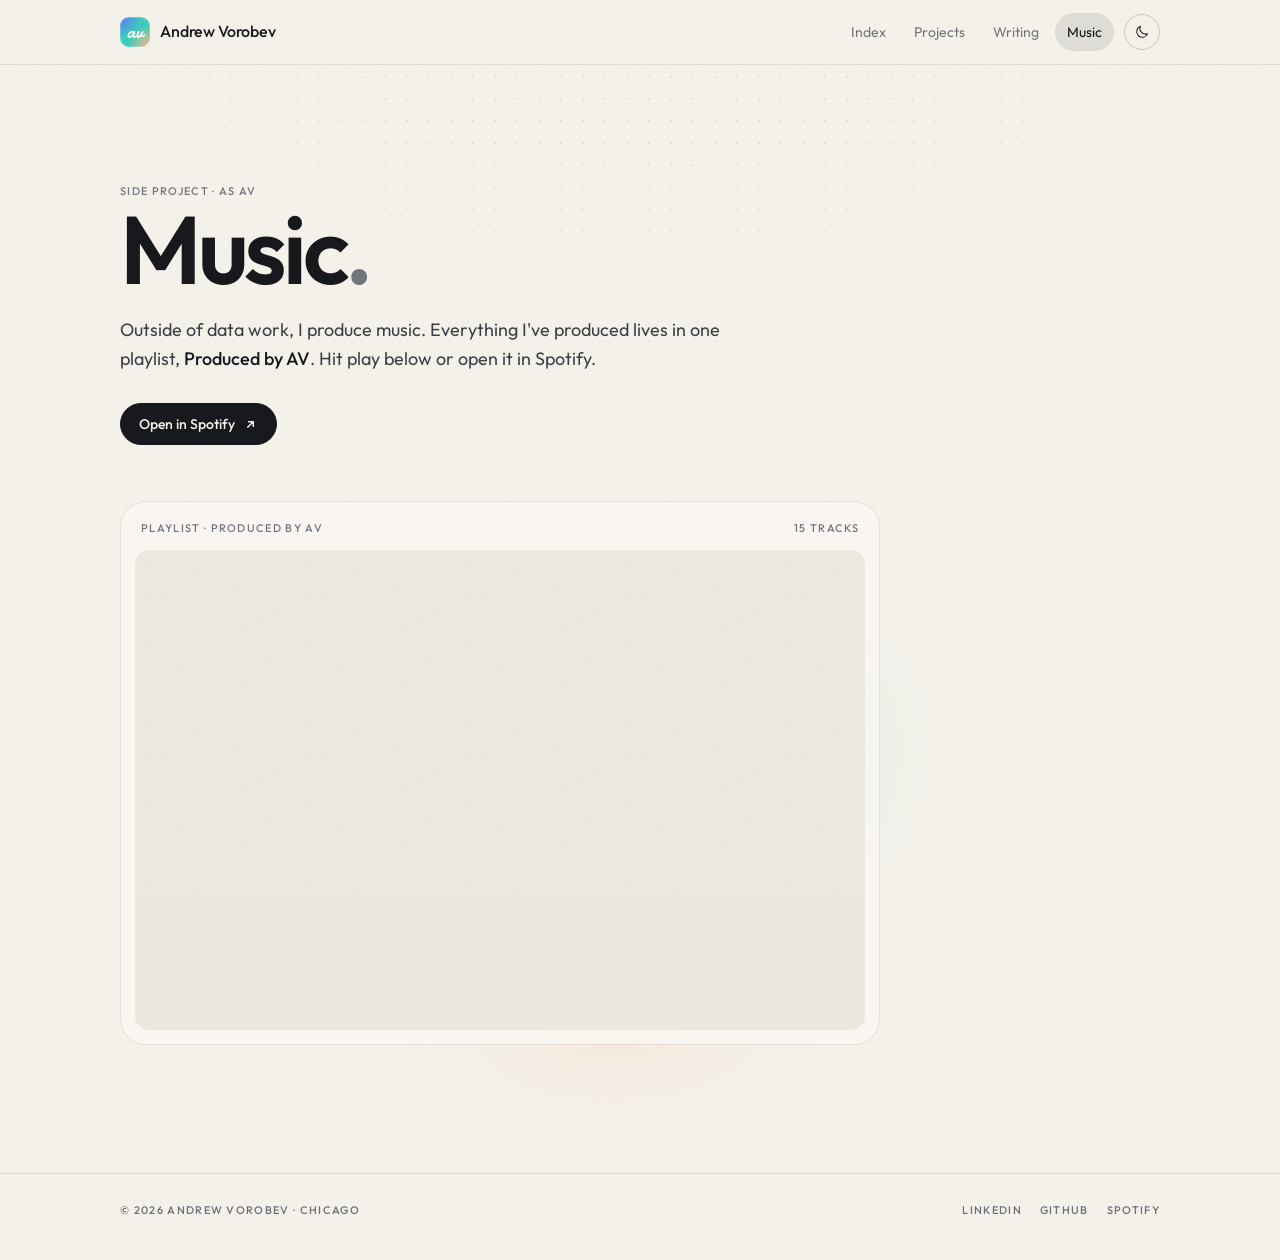
==== commit 3f68ca72: "Use Damion script for name; drop Cloister Black Co-Authored-By: Claude Opus 5.5 <noreply@anthropic.c" ====
--- a/music/index.html
+++ b/music/index.html
@@ -19,14 +19,13 @@
         if (t === "light" || t === "dark") document.documentElement.setAttribute("data-theme", t);
       } catch (e) {}
     </script>
-    <link rel="preload" href="/assets/fonts/cloister-black.woff2" as="font" type="font/woff2" crossorigin />
     <link rel="preconnect" href="https://fonts.googleapis.com" />
     <link rel="preconnect" href="https://fonts.gstatic.com" crossorigin />
     <link
       rel="stylesheet"
-      href="https://fonts.googleapis.com/css2?family=Outfit:wght@300..700&display=swap"
+      href="https://fonts.googleapis.com/css2?family=Damion&family=Outfit:wght@300..700&display=swap"
     />
-    <link rel="stylesheet" href="/assets/css/site.css?v=202610201704" />
+    <link rel="stylesheet" href="/assets/css/site.css?v=202610201709" />
   </head>
   <body>
     <a class="skip" href="#main">Skip to content</a>
@@ -96,6 +95,6 @@
       </div>
     </footer>
 
-    <script src="/assets/js/main.js?v=202610201704"></script>
+    <script src="/assets/js/main.js?v=202610201709"></script>
   </body>
 </html>
--- a/assets/css/site.css
+++ b/assets/css/site.css
@@ -1,14 +1,6 @@
 /* ==========================================================================
    avorobev.com: design tokens
    ========================================================================== */
-
-@font-face {
-  font-family: "Cloister Black";
-  src: url("/assets/fonts/cloister-black.woff2") format("woff2");
-  font-weight: 400;
-  font-style: normal;
-  font-display: swap;
-}
 
 :root {
   --bg: #f4f1ea;
@@ -32,7 +24,7 @@
   --sans: "Outfit", ui-sans-serif, system-ui, -apple-system, "Segoe UI", sans-serif;
   --serif: var(--sans);
   --mono: var(--sans);
-  --blackletter: "Cloister Black", "Old English Text MT", serif;
+  --name-font: "Damion", "Brush Script MT", cursive;
 
   --max: 1120px;
   --gutter: clamp(16px, 4vw, 40px);
@@ -1276,7 +1268,7 @@
 }
 
 /* ==========================================================================
-   Type system: geometric sans everywhere, blackletter for the name
+   Type system: geometric sans everywhere, brush script for the name
    ========================================================================== */
 
 .mono {
@@ -1299,22 +1291,22 @@
 
 .brand-mark,
 .frame .monogram {
-  font-family: var(--blackletter);
+  font-family: var(--name-font);
   font-style: normal;
   font-weight: 400;
   font-synthesis: none;
 }
 
 .brand-mark {
-  font-size: 16px;
-  padding-bottom: 2px;
+  font-size: 19px;
+  padding-bottom: 1px;
 }
 
 .hero h1 {
-  font-family: var(--blackletter);
+  font-family: var(--name-font);
   font-weight: 400;
   font-synthesis: none;
-  font-size: clamp(60px, 8.4vw, 108px);
+  font-size: clamp(66px, 9.4vw, 124px);
   line-height: 0.98;
   letter-spacing: 0;
 }
